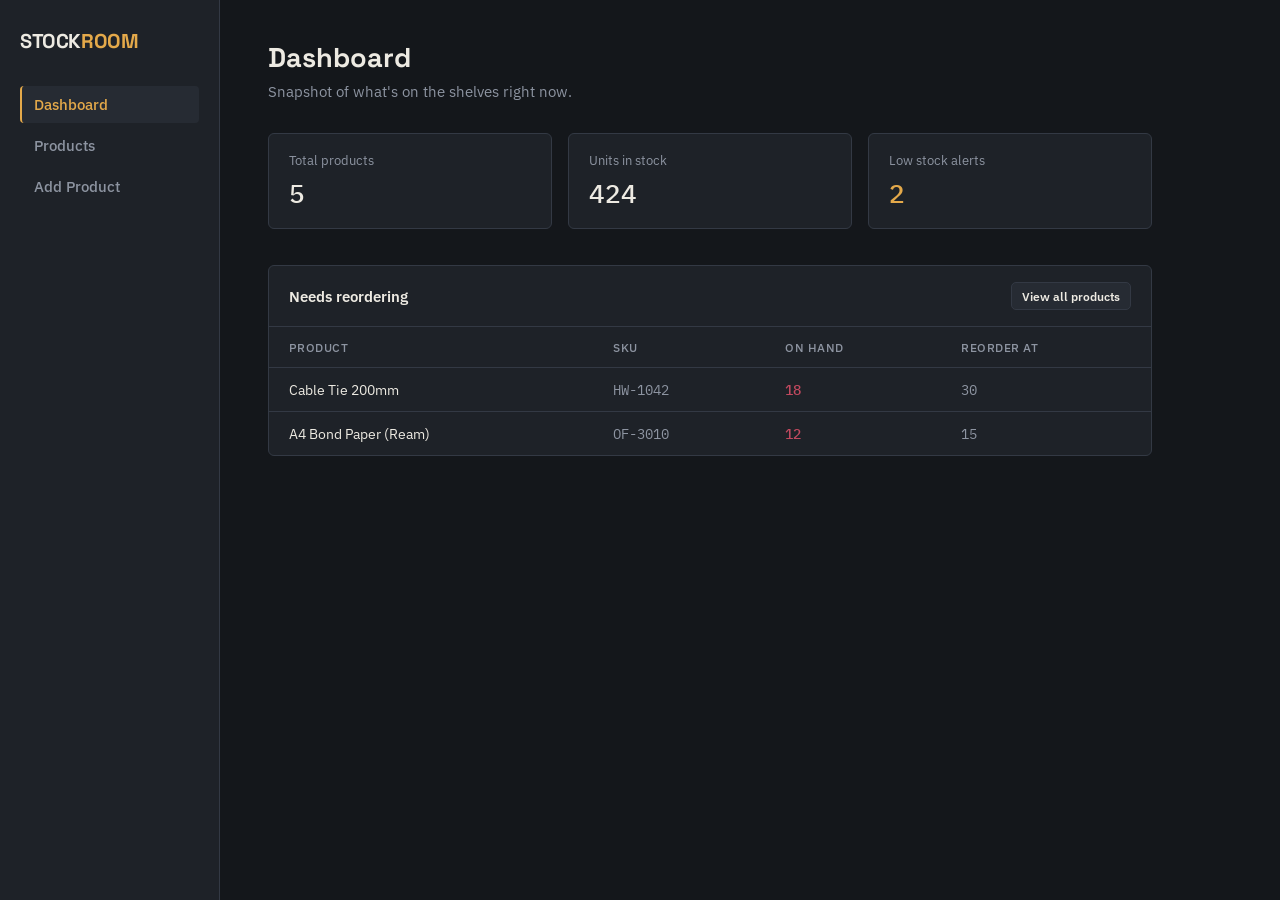
==== index.html @ ecd555af "Static frontend for inventory tracker exercise" ====
<!DOCTYPE html>
<html lang="en">
<head>
<meta charset="UTF-8">
<title>Stockroom — Dashboard</title>
<link rel="stylesheet" href="style.css">
</head>
<body>

  <aside class="sidebar">
    <div class="brand">STOCK<span>ROOM</span></div>
    <nav class="nav-links">
      <a href="index.html" class="active">Dashboard</a>
      <a href="products.html">Products</a>
      <a href="product-form.html">Add Product</a>
    </nav>
  </aside>

  <main>
    <h1>Dashboard</h1>
    <p class="subtitle">Snapshot of what's on the shelves right now.</p>

    <!-- Static placeholder values. Real numbers will come from the backend later. -->
    <div class="stat-grid">
      <div class="stat-card">
        <div class="label">Total products</div>
        <div class="value">5</div>
      </div>
      <div class="stat-card">
        <div class="label">Units in stock</div>
        <div class="value">424</div>
      </div>
      <div class="stat-card warning">
        <div class="label">Low stock alerts</div>
        <div class="value">2</div>
      </div>
    </div>

    <div class="panel">
      <div class="panel-header">
        <span>Needs reordering</span>
        <a href="products.html" class="btn btn-sm">View all products</a>
      </div>
      <table>
        <thead>
          <tr><th>Product</th><th>SKU</th><th>On hand</th><th>Reorder at</th></tr>
        </thead>
        <tbody>
          <tr>
            <td>Cable Tie 200mm</td>
            <td class="sku">HW-1042</td>
            <td class="num low">18</td>
            <td class="num">30</td>
          </tr>
          <tr>
            <td>A4 Bond Paper (Ream)</td>
            <td class="sku">OF-3010</td>
            <td class="num low">12</td>
            <td class="num">15</td>
          </tr>
        </tbody>
      </table>
    </div>
  </main>

</body>
</html>
---- style.css ----
@import url('https://fonts.googleapis.com/css2?family=Space+Grotesk:wght@500;700&family=IBM+Plex+Sans:wght@400;500;600&family=IBM+Plex+Mono:wght@400;500&display=swap');

:root {
  --bg: #14171b;
  --surface: #1e2228;
  --surface-alt: #262b33;
  --border: #333944;
  --accent: #e4a94a;
  --accent-dim: #b9862f;
  --text: #edeae2;
  --text-muted: #8d94a1;
  --danger: #c1495f;
  --danger-bg: #2c1c21;
  --success: #6fa88a;
}

* { box-sizing: border-box; }

body {
  margin: 0;
  background: var(--bg);
  color: var(--text);
  font-family: 'IBM Plex Sans', sans-serif;
  display: flex;
  min-height: 100vh;
}

.sidebar {
  width: 220px;
  flex-shrink: 0;
  background: var(--surface);
  border-right: 1px solid var(--border);
  padding: 28px 20px;
  display: flex;
  flex-direction: column;
  gap: 32px;
}

.brand {
  font-family: 'Space Grotesk', sans-serif;
  font-weight: 700;
  font-size: 1.25rem;
  letter-spacing: -0.02em;
}
.brand span { color: var(--accent); }

.nav-links { display: flex; flex-direction: column; gap: 4px; }
.nav-links a {
  color: var(--text-muted);
  text-decoration: none;
  padding: 9px 12px;
  border-radius: 4px;
  font-size: 0.92rem;
  font-weight: 500;
  border-left: 2px solid transparent;
}
.nav-links a:hover { color: var(--text); background: var(--surface-alt); }
.nav-links a.active {
  color: var(--accent);
  background: var(--surface-alt);
  border-left: 2px solid var(--accent);
}

main {
  flex: 1;
  padding: 40px 48px;
  max-width: 980px;
}

h1 {
  font-family: 'Space Grotesk', sans-serif;
  font-size: 1.7rem;
  margin: 0 0 6px 0;
}
.subtitle { color: var(--text-muted); margin: 0 0 32px 0; font-size: 0.95rem; }

/* Dashboard stat cards */
.stat-grid {
  display: grid;
  grid-template-columns: repeat(3, 1fr);
  gap: 16px;
  margin-bottom: 36px;
}
.stat-card {
  background: var(--surface);
  border: 1px solid var(--border);
  border-radius: 6px;
  padding: 18px 20px;
}
.stat-card .label { color: var(--text-muted); font-size: 0.8rem; margin-bottom: 8px; }
.stat-card .value {
  font-family: 'IBM Plex Mono', monospace;
  font-size: 1.6rem;
  font-weight: 500;
}
.stat-card.warning .value { color: var(--accent); }

.panel {
  background: var(--surface);
  border: 1px solid var(--border);
  border-radius: 6px;
  overflow: hidden;
}
.panel-header {
  padding: 16px 20px;
  border-bottom: 1px solid var(--border);
  font-weight: 600;
  font-size: 0.95rem;
  display: flex;
  justify-content: space-between;
  align-items: center;
}

table { width: 100%; border-collapse: collapse; }
th, td { padding: 12px 20px; text-align: left; font-size: 0.9rem; }
th {
  color: var(--text-muted);
  font-weight: 500;
  font-size: 0.78rem;
  text-transform: uppercase;
  letter-spacing: 0.04em;
  border-bottom: 1px solid var(--border);
}
tbody tr { border-bottom: 1px solid var(--border); }
tbody tr:last-child { border-bottom: none; }
tbody tr:hover { background: var(--surface-alt); }
td.sku, td.num { font-family: 'IBM Plex Mono', monospace; color: var(--text-muted); }
td.low { color: var(--danger); font-weight: 500; }

.tag {
  display: inline-block;
  font-size: 0.72rem;
  padding: 2px 8px;
  border-radius: 3px;
  background: var(--surface-alt);
  color: var(--text-muted);
  border: 1px solid var(--border);
}
.tag.low-tag { color: var(--danger); border-color: var(--danger); background: var(--danger-bg); }

.btn {
  font-family: 'IBM Plex Sans', sans-serif;
  font-size: 0.85rem;
  font-weight: 600;
  padding: 8px 16px;
  border-radius: 5px;
  border: 1px solid var(--border);
  background: var(--surface-alt);
  color: var(--text);
  cursor: pointer;
  text-decoration: none;
  display: inline-block;
}
.btn:hover { border-color: var(--accent); }
.btn-primary { background: var(--accent); color: #1a1300; border-color: var(--accent); }
.btn-primary:hover { background: var(--accent-dim); }
.btn-danger { background: transparent; color: var(--danger); border-color: var(--danger); }
.btn-danger:hover { background: var(--danger-bg); }
.btn-sm { padding: 5px 10px; font-size: 0.78rem; }

.row-actions { display: flex; gap: 6px; }

/* Form page */
form.card {
  background: var(--surface);
  border: 1px solid var(--border);
  border-radius: 6px;
  padding: 28px;
  max-width: 520px;
}
.field { margin-bottom: 18px; }
.field label {
  display: block;
  font-size: 0.82rem;
  color: var(--text-muted);
  margin-bottom: 6px;
}
.field input, .field select {
  width: 100%;
  padding: 10px 12px;
  background: var(--bg);
  border: 1px solid var(--border);
  border-radius: 5px;
  color: var(--text);
  font-family: 'IBM Plex Sans', sans-serif;
  font-size: 0.92rem;
}
.field input:focus, .field select:focus {
  outline: none;
  border-color: var(--accent);
}
.form-actions { display: flex; gap: 10px; margin-top: 24px; }

.empty-state {
  padding: 40px 20px;
  text-align: center;
  color: var(--text-muted);
}

.toast {
  position: fixed;
  bottom: 24px;
  right: 24px;
  background: var(--surface-alt);
  border: 1px solid var(--accent);
  color: var(--text);
  padding: 12px 18px;
  border-radius: 6px;
  font-size: 0.88rem;
  display: none;
}
.toast.show { display: block; }
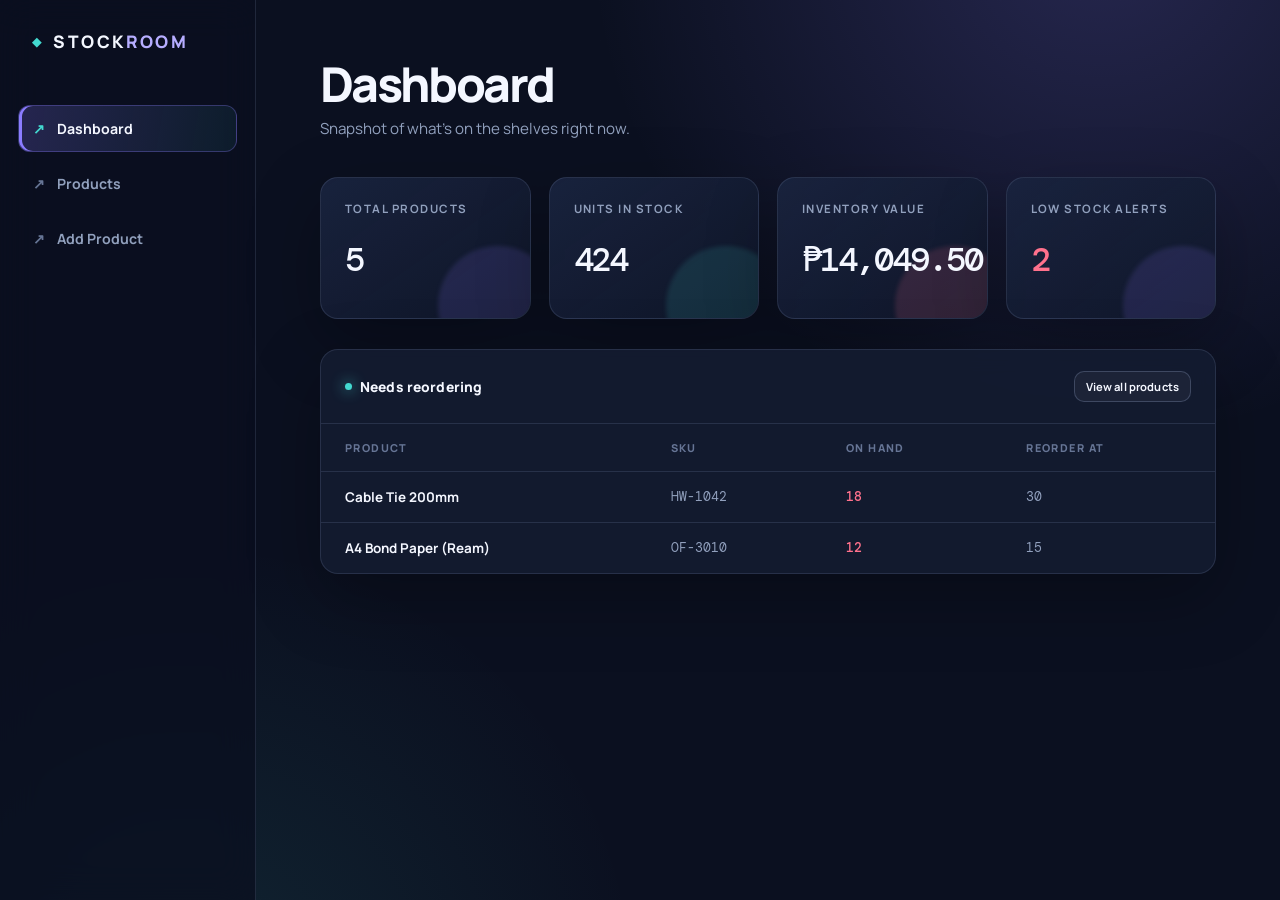
==== commit f6868319: "Add files via upload" ====
--- a/index.html
+++ b/index.html
@@ -20,48 +20,66 @@
     <h1>Dashboard</h1>
     <p class="subtitle">Snapshot of what's on the shelves right now.</p>
 
-    <!-- Static placeholder values. Real numbers will come from the backend later. -->
-    <div class="stat-grid">
-      <div class="stat-card">
-        <div class="label">Total products</div>
-        <div class="value">5</div>
-      </div>
-      <div class="stat-card">
-        <div class="label">Units in stock</div>
-        <div class="value">424</div>
-      </div>
-      <div class="stat-card warning">
-        <div class="label">Low stock alerts</div>
-        <div class="value">2</div>
-      </div>
-    </div>
+    <div class="stat-grid" id="statGrid"></div>
 
     <div class="panel">
       <div class="panel-header">
         <span>Needs reordering</span>
         <a href="products.html" class="btn btn-sm">View all products</a>
       </div>
-      <table>
+      <div class="table-wrap"><table>
         <thead>
           <tr><th>Product</th><th>SKU</th><th>On hand</th><th>Reorder at</th></tr>
         </thead>
-        <tbody>
-          <tr>
-            <td>Cable Tie 200mm</td>
-            <td class="sku">HW-1042</td>
-            <td class="num low">18</td>
-            <td class="num">30</td>
-          </tr>
-          <tr>
-            <td>A4 Bond Paper (Ream)</td>
-            <td class="sku">OF-3010</td>
-            <td class="num low">12</td>
-            <td class="num">15</td>
-          </tr>
-        </tbody>
-      </table>
+        <tbody id="lowStockBody"></tbody>
+      </table></div>
     </div>
   </main>
 
+  <script src="repository.js"></script>
+  <script>
+    function peso(n) {
+      return "₱" + Number(n).toLocaleString(undefined, { minimumFractionDigits: 2, maximumFractionDigits: 2 });
+    }
+
+    function render() {
+      const { totalItems, totalUnits, totalValue, lowStock } = InventoryRepository.stats();
+
+      document.getElementById("statGrid").innerHTML = `
+        <div class="stat-card">
+          <div class="label">Total products</div>
+          <div class="value">${totalItems}</div>
+        </div>
+        <div class="stat-card">
+          <div class="label">Units in stock</div>
+          <div class="value">${totalUnits}</div>
+        </div>
+        <div class="stat-card">
+          <div class="label">Inventory value</div>
+          <div class="value">${peso(totalValue)}</div>
+        </div>
+        <div class="stat-card ${lowStock.length ? 'warning' : ''}">
+          <div class="label">Low stock alerts</div>
+          <div class="value">${lowStock.length}</div>
+        </div>
+      `;
+
+      const body = document.getElementById("lowStockBody");
+      if (lowStock.length === 0) {
+        body.innerHTML = `<tr><td colspan="4" class="empty-state">Nothing needs reordering. All good.</td></tr>`;
+        return;
+      }
+      body.innerHTML = lowStock.map(p => `
+        <tr>
+          <td>${p.name}</td>
+          <td class="sku">${p.sku}</td>
+          <td class="num low">${p.quantity}</td>
+          <td class="num">${p.reorderLevel}</td>
+        </tr>
+      `).join("");
+    }
+
+    render();
+  </script>
 </body>
 </html>
--- a/style.css
+++ b/style.css
@@ -1,212 +1,169 @@
-@import url('https://fonts.googleapis.com/css2?family=Space+Grotesk:wght@500;700&family=IBM+Plex+Sans:wght@400;500;600&family=IBM+Plex+Mono:wght@400;500&display=swap');
+@import url('https://fonts.googleapis.com/css2?family=DM+Mono:wght@400;500&family=Manrope:wght@400;500;600;700;800&display=swap');
 
 :root {
-  --bg: #14171b;
-  --surface: #1e2228;
-  --surface-alt: #262b33;
-  --border: #333944;
-  --accent: #e4a94a;
-  --accent-dim: #b9862f;
-  --text: #edeae2;
-  --text-muted: #8d94a1;
-  --danger: #c1495f;
-  --danger-bg: #2c1c21;
-  --success: #6fa88a;
+  --bg: #0b1020;
+  --bg-soft: #10172a;
+  --surface: rgba(20, 28, 49, 0.86);
+  --surface-strong: #17223b;
+  --surface-hover: #1b2946;
+  --border: rgba(158, 178, 219, 0.15);
+  --border-strong: rgba(158, 178, 219, 0.26);
+  --text: #f4f7ff;
+  --muted: #91a0bd;
+  --muted-2: #667595;
+  --accent: #8b7cff;
+  --accent-bright: #b6adff;
+  --cyan: #43d9d0;
+  --danger: #ff718c;
+  --danger-bg: rgba(255, 113, 140, 0.12);
+  --success: #71ddb0;
+  --shadow: 0 24px 70px rgba(0, 0, 0, 0.28);
 }
 
 * { box-sizing: border-box; }
-
+html { min-width: 320px; }
 body {
   margin: 0;
-  background: var(--bg);
+  min-height: 100vh;
   color: var(--text);
-  font-family: 'IBM Plex Sans', sans-serif;
+  font-family: 'Manrope', sans-serif;
+  background:
+    radial-gradient(circle at 86% -8%, rgba(139, 124, 255, 0.21), transparent 32rem),
+    radial-gradient(circle at 15% 110%, rgba(67, 217, 208, 0.10), transparent 28rem),
+    var(--bg);
   display: flex;
-  min-height: 100vh;
+}
+body::before {
+  content: '';
+  position: fixed;
+  inset: 0;
+  pointer-events: none;
+  opacity: .22;
+  background-image: linear-gradient(rgba(255,255,255,.025) 1px, transparent 1px), linear-gradient(90deg, rgba(255,255,255,.025) 1px, transparent 1px);
+  background-size: 40px 40px;
+  mask-image: linear-gradient(to bottom, black, transparent 78%);
 }
 
 .sidebar {
-  width: 220px;
+  width: 256px;
   flex-shrink: 0;
-  background: var(--surface);
-  border-right: 1px solid var(--border);
-  padding: 28px 20px;
+  padding: 28px 18px;
   display: flex;
   flex-direction: column;
-  gap: 32px;
+  gap: 50px;
+  background: rgba(10, 15, 31, .72);
+  border-right: 1px solid var(--border);
+  backdrop-filter: blur(18px);
+  position: relative;
+  z-index: 1;
+}
+.brand {
+  padding: 2px 14px;
+  font-size: 1.08rem;
+  font-weight: 800;
+  letter-spacing: .14em;
+}
+.brand::before {
+  content: '◆';
+  color: var(--cyan);
+  margin-right: 10px;
+  font-size: .74rem;
+  vertical-align: 2px;
+}
+.brand span { color: var(--accent-bright); }
+.nav-links { display: flex; flex-direction: column; gap: 8px; }
+.nav-links a {
+  color: var(--muted);
+  text-decoration: none;
+  padding: 13px 14px;
+  border: 1px solid transparent;
+  border-radius: 12px;
+  font-size: .88rem;
+  font-weight: 700;
+  transition: .2s ease;
+}
+.nav-links a::before { content: '↗'; color: var(--muted-2); margin-right: 12px; transition: .2s; }
+.nav-links a:hover { color: var(--text); background: rgba(255,255,255,.04); border-color: var(--border); transform: translateX(2px); }
+.nav-links a.active { color: var(--text); background: linear-gradient(100deg, rgba(139,124,255,.22), rgba(67,217,208,.07)); border-color: rgba(139,124,255,.3); box-shadow: inset 3px 0 var(--accent); }
+.nav-links a.active::before { color: var(--cyan); }
+
+main { flex: 1; min-width: 0; max-width: 1280px; padding: 58px clamp(24px, 5vw, 72px); position: relative; z-index: 1; }
+main > h1 { margin: 0 0 8px; font-size: clamp(2rem, 4vw, 3rem); line-height: 1.08; letter-spacing: -.055em; font-weight: 800; }
+.subtitle { margin: 0 0 38px; color: var(--muted); font-size: .95rem; }
+
+.stat-grid { display: grid; grid-template-columns: repeat(4, 1fr); gap: 18px; margin-bottom: 30px; }
+.stat-card {
+  position: relative;
+  overflow: hidden;
+  padding: 23px 24px;
+  min-height: 142px;
+  border: 1px solid var(--border);
+  border-radius: 18px;
+  background: linear-gradient(145deg, rgba(25, 35, 62, .95), rgba(16, 23, 42, .82));
+  box-shadow: var(--shadow);
+}
+.stat-card::after { content: ''; position: absolute; width: 120px; height: 120px; right: -28px; bottom: -48px; border-radius: 50%; background: rgba(139,124,255,.14); filter: blur(2px); }
+.stat-card:nth-child(2)::after { background: rgba(67,217,208,.12); }
+.stat-card:nth-child(3)::after { background: rgba(255,113,140,.14); }
+.stat-card .label { color: var(--muted); font-size: .72rem; text-transform: uppercase; letter-spacing: .13em; font-weight: 700; }
+.stat-card .value { margin-top: 22px; font-family: 'DM Mono', monospace; font-size: 2.1rem; letter-spacing: -.06em; font-weight: 500; position: relative; z-index: 1; }
+.stat-card.warning .value { color: var(--danger); }
+
+.panel { overflow: hidden; border: 1px solid var(--border); border-radius: 18px; background: var(--surface); box-shadow: var(--shadow); backdrop-filter: blur(12px); }
+.panel-header { display: flex; justify-content: space-between; align-items: center; gap: 16px; padding: 21px 24px; border-bottom: 1px solid var(--border); font-size: .86rem; font-weight: 800; letter-spacing: .01em; }
+.panel-header::before { content: ''; width: 7px; height: 7px; border-radius: 50%; background: var(--cyan); box-shadow: 0 0 14px var(--cyan); margin-right: -8px; }
+.panel-header span { margin-right: auto; }
+.table-wrap { overflow-x: auto; }
+table { width: 100%; border-collapse: collapse; min-width: 720px; }
+th, td { padding: 16px 24px; text-align: left; font-size: .84rem; }
+th { color: var(--muted-2); font-size: .68rem; text-transform: uppercase; letter-spacing: .13em; font-weight: 800; border-bottom: 1px solid var(--border); }
+tbody tr { border-bottom: 1px solid var(--border); transition: .18s ease; }
+tbody tr:last-child { border-bottom: none; }
+tbody tr:hover { background: var(--surface-hover); }
+td:first-child { color: var(--text); font-weight: 700; }
+td.sku, td.num { font-family: 'DM Mono', monospace; color: var(--muted); font-size: .79rem; }
+td.low { color: var(--danger); font-weight: 500; }
+
+.tag { display: inline-flex; align-items: center; border: 1px solid var(--border-strong); border-radius: 999px; padding: 5px 10px; background: rgba(255,255,255,.04); color: var(--muted); font-size: .68rem; font-weight: 700; }
+.tag.low-tag { color: var(--danger); border-color: rgba(255,113,140,.35); background: var(--danger-bg); }
+.tag:not(.low-tag)::before { content: ''; width: 5px; height: 5px; margin-right: 6px; background: var(--success); border-radius: 50%; }
+
+.btn { display: inline-block; border: 1px solid var(--border-strong); border-radius: 10px; padding: 9px 15px; color: var(--text); background: rgba(255,255,255,.045); font: 700 .76rem 'Manrope', sans-serif; text-decoration: none; cursor: pointer; transition: .2s ease; }
+.btn:hover { border-color: var(--accent); background: rgba(139,124,255,.12); transform: translateY(-1px); }
+.btn-primary { color: #0b1020; border-color: transparent; background: linear-gradient(115deg, var(--accent-bright), var(--cyan)); box-shadow: 0 8px 20px rgba(139,124,255,.2); }
+.btn-primary:hover { color: #0b1020; border-color: transparent; filter: brightness(1.08); }
+.btn-danger { color: var(--danger); border-color: rgba(255,113,140,.35); background: transparent; }
+.btn-danger:hover { background: var(--danger-bg); border-color: var(--danger); }
+.btn-sm { padding: 7px 11px; font-size: .7rem; }
+.row-actions { display: flex; gap: 7px; }
+
+form.card { max-width: 650px; padding: 30px; border: 1px solid var(--border); border-radius: 18px; background: var(--surface); box-shadow: var(--shadow); }
+.field { margin-bottom: 20px; }
+.field label { display: block; margin-bottom: 8px; color: var(--muted); font-size: .75rem; font-weight: 800; letter-spacing: .03em; }
+.field input, .field select { width: 100%; padding: 13px 14px; border: 1px solid var(--border-strong); border-radius: 10px; outline: none; color: var(--text); background: rgba(8, 13, 28, .72); font: 500 .88rem 'Manrope', sans-serif; transition: .2s; }
+.field input::placeholder { color: var(--muted-2); }
+.field input:focus, .field select:focus { border-color: var(--accent); box-shadow: 0 0 0 4px rgba(139,124,255,.11); }
+.form-actions { display: flex; gap: 10px; margin-top: 28px; }
+.empty-state { padding: 52px 20px; color: var(--muted); text-align: center; }
+.toast { position: fixed; right: 24px; bottom: 24px; display: none; padding: 13px 18px; border: 1px solid var(--cyan); border-radius: 12px; color: var(--text); background: var(--surface-strong); box-shadow: var(--shadow); font-size: .8rem; z-index: 3; }
+.toast.show { display: block; animation: rise .22s ease-out; }
+@keyframes rise { from { opacity: 0; transform: translateY(10px); } to { opacity: 1; transform: translateY(0); } }
+
+@media (max-width: 760px) {
+  body { display: block; }
+  .sidebar { width: 100%; padding: 18px 16px; gap: 18px; border-right: 0; border-bottom: 1px solid var(--border); }
+  .nav-links { flex-direction: row; overflow-x: auto; gap: 6px; }
+  .nav-links a { white-space: nowrap; padding: 10px 12px; }
+  main { padding: 38px 16px; }
+  .stat-grid { grid-template-columns: 1fr; gap: 12px; }
+  .stat-card { min-height: 120px; }
+  .panel-header { padding: 16px; }
+  form.card { padding: 22px; }
+}
+@media (max-width: 460px) {
+  .panel-header { align-items: flex-start; flex-wrap: wrap; }
+  .panel-header .btn { margin-left: 15px; }
+  .row-actions { flex-direction: column; }
 }
 
-.brand {
-  font-family: 'Space Grotesk', sans-serif;
-  font-weight: 700;
-  font-size: 1.25rem;
-  letter-spacing: -0.02em;
-}
-.brand span { color: var(--accent); }
-
-.nav-links { display: flex; flex-direction: column; gap: 4px; }
-.nav-links a {
-  color: var(--text-muted);
-  text-decoration: none;
-  padding: 9px 12px;
-  border-radius: 4px;
-  font-size: 0.92rem;
-  font-weight: 500;
-  border-left: 2px solid transparent;
-}
-.nav-links a:hover { color: var(--text); background: var(--surface-alt); }
-.nav-links a.active {
-  color: var(--accent);
-  background: var(--surface-alt);
-  border-left: 2px solid var(--accent);
-}
-
-main {
-  flex: 1;
-  padding: 40px 48px;
-  max-width: 980px;
-}
-
-h1 {
-  font-family: 'Space Grotesk', sans-serif;
-  font-size: 1.7rem;
-  margin: 0 0 6px 0;
-}
-.subtitle { color: var(--text-muted); margin: 0 0 32px 0; font-size: 0.95rem; }
-
-/* Dashboard stat cards */
-.stat-grid {
-  display: grid;
-  grid-template-columns: repeat(3, 1fr);
-  gap: 16px;
-  margin-bottom: 36px;
-}
-.stat-card {
-  background: var(--surface);
-  border: 1px solid var(--border);
-  border-radius: 6px;
-  padding: 18px 20px;
-}
-.stat-card .label { color: var(--text-muted); font-size: 0.8rem; margin-bottom: 8px; }
-.stat-card .value {
-  font-family: 'IBM Plex Mono', monospace;
-  font-size: 1.6rem;
-  font-weight: 500;
-}
-.stat-card.warning .value { color: var(--accent); }
-
-.panel {
-  background: var(--surface);
-  border: 1px solid var(--border);
-  border-radius: 6px;
-  overflow: hidden;
-}
-.panel-header {
-  padding: 16px 20px;
-  border-bottom: 1px solid var(--border);
-  font-weight: 600;
-  font-size: 0.95rem;
-  display: flex;
-  justify-content: space-between;
-  align-items: center;
-}
-
-table { width: 100%; border-collapse: collapse; }
-th, td { padding: 12px 20px; text-align: left; font-size: 0.9rem; }
-th {
-  color: var(--text-muted);
-  font-weight: 500;
-  font-size: 0.78rem;
-  text-transform: uppercase;
-  letter-spacing: 0.04em;
-  border-bottom: 1px solid var(--border);
-}
-tbody tr { border-bottom: 1px solid var(--border); }
-tbody tr:last-child { border-bottom: none; }
-tbody tr:hover { background: var(--surface-alt); }
-td.sku, td.num { font-family: 'IBM Plex Mono', monospace; color: var(--text-muted); }
-td.low { color: var(--danger); font-weight: 500; }
-
-.tag {
-  display: inline-block;
-  font-size: 0.72rem;
-  padding: 2px 8px;
-  border-radius: 3px;
-  background: var(--surface-alt);
-  color: var(--text-muted);
-  border: 1px solid var(--border);
-}
-.tag.low-tag { color: var(--danger); border-color: var(--danger); background: var(--danger-bg); }
-
-.btn {
-  font-family: 'IBM Plex Sans', sans-serif;
-  font-size: 0.85rem;
-  font-weight: 600;
-  padding: 8px 16px;
-  border-radius: 5px;
-  border: 1px solid var(--border);
-  background: var(--surface-alt);
-  color: var(--text);
-  cursor: pointer;
-  text-decoration: none;
-  display: inline-block;
-}
-.btn:hover { border-color: var(--accent); }
-.btn-primary { background: var(--accent); color: #1a1300; border-color: var(--accent); }
-.btn-primary:hover { background: var(--accent-dim); }
-.btn-danger { background: transparent; color: var(--danger); border-color: var(--danger); }
-.btn-danger:hover { background: var(--danger-bg); }
-.btn-sm { padding: 5px 10px; font-size: 0.78rem; }
-
-.row-actions { display: flex; gap: 6px; }
-
-/* Form page */
-form.card {
-  background: var(--surface);
-  border: 1px solid var(--border);
-  border-radius: 6px;
-  padding: 28px;
-  max-width: 520px;
-}
-.field { margin-bottom: 18px; }
-.field label {
-  display: block;
-  font-size: 0.82rem;
-  color: var(--text-muted);
-  margin-bottom: 6px;
-}
-.field input, .field select {
-  width: 100%;
-  padding: 10px 12px;
-  background: var(--bg);
-  border: 1px solid var(--border);
-  border-radius: 5px;
-  color: var(--text);
-  font-family: 'IBM Plex Sans', sans-serif;
-  font-size: 0.92rem;
-}
-.field input:focus, .field select:focus {
-  outline: none;
-  border-color: var(--accent);
-}
-.form-actions { display: flex; gap: 10px; margin-top: 24px; }
-
-.empty-state {
-  padding: 40px 20px;
-  text-align: center;
-  color: var(--text-muted);
-}
-
-.toast {
-  position: fixed;
-  bottom: 24px;
-  right: 24px;
-  background: var(--surface-alt);
-  border: 1px solid var(--accent);
-  color: var(--text);
-  padding: 12px 18px;
-  border-radius: 6px;
-  font-size: 0.88rem;
-  display: none;
-}
-.toast.show { display: block; }
+@media (prefers-reduced-motion: reduce) { *, *::before, *::after { transition: none !important; animation: none !important; } }
